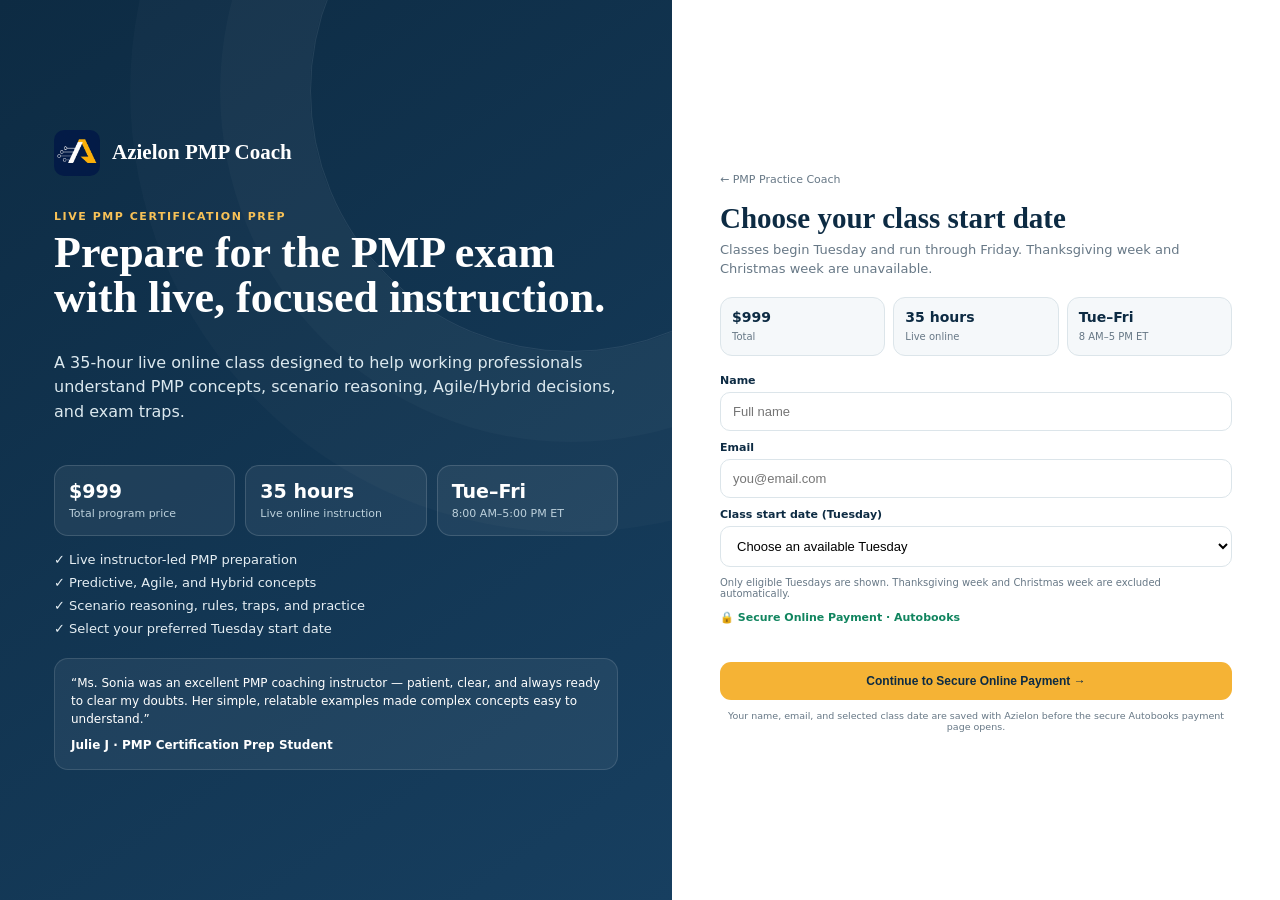
==== static/live-pmp.html @ c2d81ab6 "Initial Azielon PMP Coach Upload" ====
<!doctype html>
<html lang="en">
<head>
  <meta charset="utf-8">
  <meta name="viewport" content="width=device-width,initial-scale=1">
  <title>Live PMP Online Class | Azielon</title>
  <meta name="description" content="35-hour live PMP Certification Prep with Dr. Sonia Gandham. Tuesday–Friday, 8:00 AM–5:00 PM ET.">
  <style>
    :root{
      --navy:#0d2b43;--navy2:#173f60;--gold:#f5b335;--ink:#182633;--muted:#677886;
      --line:#dce5ea;--soft:#f5f8fa;--green:#11855f;--white:#fff;
    }
    *{box-sizing:border-box}
    body{margin:0;font-family:Inter,ui-sans-serif,system-ui,-apple-system,Segoe UI,Arial,sans-serif;color:var(--ink);background:#f4f7f9}
    .page{min-height:100vh;display:grid;grid-template-columns:minmax(0,1.05fr) minmax(430px,.95fr)}
    .hero{background:linear-gradient(145deg,var(--navy),var(--navy2));color:white;padding:42px 54px;display:flex;flex-direction:column;justify-content:center;position:relative;overflow:hidden}
    .hero:after{content:"";position:absolute;width:520px;height:520px;border:1px solid rgba(255,255,255,.09);border-radius:50%;right:-160px;top:-170px;box-shadow:0 0 0 90px rgba(255,255,255,.025),0 0 0 180px rgba(255,255,255,.02)}
    .brand{display:flex;align-items:center;gap:12px;font-family:Georgia,serif;font-size:21px;font-weight:700;position:relative;z-index:1}
    .brand img{width:46px;height:46px;border-radius:10px}
    .eyebrow{text-transform:uppercase;letter-spacing:.14em;color:#f8c257;font-size:11px;font-weight:800;margin:34px 0 8px;position:relative;z-index:1}
    h1{font-family:Georgia,serif;font-size:44px;line-height:1.02;margin:0 0 14px;max-width:680px;position:relative;z-index:1}
    .lead{font-size:16px;line-height:1.55;color:#dce9ef;max-width:670px;position:relative;z-index:1}
    .facts{display:grid;grid-template-columns:repeat(3,1fr);gap:10px;margin:24px 0 16px;max-width:720px;position:relative;z-index:1}
    .fact{border:1px solid rgba(255,255,255,.14);background:rgba(255,255,255,.06);border-radius:14px;padding:14px}
    .fact b{display:block;font-size:19px}.fact span{font-size:11px;color:#bcd0db}
    .bullets{display:grid;gap:8px;font-size:13px;color:#e5eef3;position:relative;z-index:1}
    .quote{margin-top:22px;padding:15px 16px;border-radius:14px;background:rgba(255,255,255,.06);border:1px solid rgba(255,255,255,.12);font-size:12px;line-height:1.5;max-width:720px;position:relative;z-index:1}
    .quote b{display:block;margin-top:8px}
    .form-side{background:white;padding:40px 48px;display:flex;align-items:center}
    .card{width:min(100%,620px);margin:auto}
    .back{font-size:11px;text-decoration:none;color:var(--muted)}
    .form-side h2{font-family:Georgia,serif;font-size:29px;line-height:1.05;margin:16px 0 7px;color:var(--navy)}
    .sub{font-size:13px;line-height:1.45;color:var(--muted);margin:0 0 18px}
    .summary{display:grid;grid-template-columns:repeat(3,1fr);gap:8px;margin-bottom:18px}
    .summary div{background:var(--soft);border:1px solid var(--line);border-radius:12px;padding:11px}
    .summary b{display:block;color:var(--navy);font-size:14px}.summary span{font-size:10px;color:var(--muted)}
    form{display:grid;gap:10px}
    label{font-size:11px;font-weight:700;color:var(--navy)}
    input,select{width:100%;margin-top:5px;border:1px solid var(--line);border-radius:10px;padding:11px 12px;font-size:13px;background:white}
    .help{font-size:10px;color:var(--muted);margin:0}
    .secure{font-size:11px;color:var(--green);font-weight:800;margin:2px 0}
    .message{font-size:11px;min-height:16px;color:#b42318}
    button{border:0;border-radius:11px;background:var(--gold);color:var(--navy);font-weight:800;font-size:12px;padding:12px 15px;cursor:pointer}
    button:disabled{opacity:.55;cursor:not-allowed}
    .legal{font-size:9.5px;color:var(--muted);text-align:center;margin:0}
    @media(max-width:900px){
      .page{grid-template-columns:1fr}.hero{padding:30px 26px}.form-side{padding:28px 22px}h1{font-size:36px}.facts{grid-template-columns:1fr 1fr 1fr}
    }
    @media(max-width:560px){.facts,.summary{grid-template-columns:1fr}.hero{padding:24px 20px}.form-side{padding:24px 18px}h1{font-size:32px}}
  </style>
</head>
<body>
<div class="page">
  <section class="hero">
    <div class="brand"><img src="/static/assets/azielon-logo.png" alt="Azielon">Azielon PMP Coach</div>
    <div class="eyebrow">Live PMP Certification Prep</div>
    <h1>Prepare for the PMP exam with live, focused instruction.</h1>
    <p class="lead">A 35-hour live online class designed to help working professionals understand PMP concepts, scenario reasoning, Agile/Hybrid decisions, and exam traps.</p>
    <div class="facts">
      <div class="fact"><b>$999</b><span>Total program price</span></div>
      <div class="fact"><b>35 hours</b><span>Live online instruction</span></div>
      <div class="fact"><b>Tue–Fri</b><span>8:00 AM–5:00 PM ET</span></div>
    </div>
    <div class="bullets">
      <span>✓ Live instructor-led PMP preparation</span>
      <span>✓ Predictive, Agile, and Hybrid concepts</span>
      <span>✓ Scenario reasoning, rules, traps, and practice</span>
      <span>✓ Select your preferred Tuesday start date</span>
    </div>
    <div class="quote">“Ms. Sonia was an excellent PMP coaching instructor — patient, clear, and always ready to clear my doubts. Her simple, relatable examples made complex concepts easy to understand.”<b>Julie J · PMP Certification Prep Student</b></div>
  </section>

  <section class="form-side">
    <div class="card">
      <a class="back" href="/">← PMP Practice Coach</a>
      <h2>Choose your class start date</h2>
      <p class="sub">Classes begin Tuesday and run through Friday. Thanksgiving week and Christmas week are unavailable.</p>
      <div class="summary">
        <div><b>$999</b><span>Total</span></div>
        <div><b>35 hours</b><span>Live online</span></div>
        <div><b>Tue–Fri</b><span>8 AM–5 PM ET</span></div>
      </div>
      <form id="livePmpForm">
        <label>Name<input id="name" required autocomplete="name" placeholder="Full name"></label>
        <label>Email<input id="email" type="email" required autocomplete="email" placeholder="you@email.com"></label>
        <label>Class start date (Tuesday)
          <select id="classDate" required><option value="">Choose an available Tuesday</option></select>
        </label>
        <p class="help">Only eligible Tuesdays are shown. Thanksgiving week and Christmas week are excluded automatically.</p>
        <p class="secure">🔒 Secure Online Payment · Autobooks</p>
        <div id="message" class="message"></div>
        <button id="payBtn" type="submit">Continue to Secure Online Payment →</button>
        <p class="legal">Your name, email, and selected class date are saved with Azielon before the secure Autobooks payment page opens.</p>
      </form>
    </div>
  </section>
</div>
<script>
const $=s=>document.querySelector(s);
function thanksgiving(year){
  const d=new Date(year,10,1,12); const offset=(4-d.getDay()+7)%7; d.setDate(1+offset+21); return d;
}
function weekMonday(d){const x=new Date(d);const day=(x.getDay()+6)%7;x.setDate(x.getDate()-day);return x}
function blockedTuesday(d){
  const y=d.getFullYear();
  const tg=thanksgiving(y); const tgTue=new Date(tg); tgTue.setDate(tg.getDate()-2);
  const xmas=new Date(y,11,25,12); const mon=weekMonday(xmas); const xTue=new Date(mon);xTue.setDate(mon.getDate()+1);
  return d.toDateString()===tgTue.toDateString() || d.toDateString()===xTue.toDateString();
}
function eligibleTuesdays(){
  const out=[],now=new Date();now.setHours(12,0,0,0);const end=new Date(now);end.setFullYear(end.getFullYear()+1);
  const d=new Date(now); while(d.getDay()!==2)d.setDate(d.getDate()+1);
  for(;d<=end;d.setDate(d.getDate()+7)){const x=new Date(d);if(!blockedTuesday(x))out.push(x)}
  return out;
}
function populate(){
  $('#classDate').innerHTML='<option value="">Choose an available Tuesday</option>'+eligibleTuesdays().map(d=>{
    const v=`${d.getFullYear()}-${String(d.getMonth()+1).padStart(2,'0')}-${String(d.getDate()).padStart(2,'0')}`;
    return `<option value="${v}">${d.toLocaleDateString(undefined,{weekday:'long',month:'long',day:'numeric',year:'numeric'})}</option>`;
  }).join('');
}
populate();
$('#livePmpForm').onsubmit=async e=>{
  e.preventDefault();
  const btn=$('#payBtn');btn.disabled=true;btn.textContent='Saving your registration…';$('#message').textContent='';
  try{
    const r=await fetch('/api/public/pmp-class/register',{method:'POST',headers:{'Content-Type':'application/json'},body:JSON.stringify({name:$('#name').value,email:$('#email').value,preferred_date:$('#classDate').value})});
    const data=await r.json();
    if(!r.ok)throw new Error(data.detail||'Unable to save registration');
    $('#message').style.color='#11855f';
    $('#message').textContent='✓ Registration saved. Opening secure Autobooks payment…';
    setTimeout(()=>window.location.href=data.payment_url,400);
  }catch(err){
    $('#message').style.color='#b42318';$('#message').textContent=err.message;
    btn.disabled=false;btn.textContent='Continue to Secure Online Payment →';
  }
};
</script>
</body>
</html>
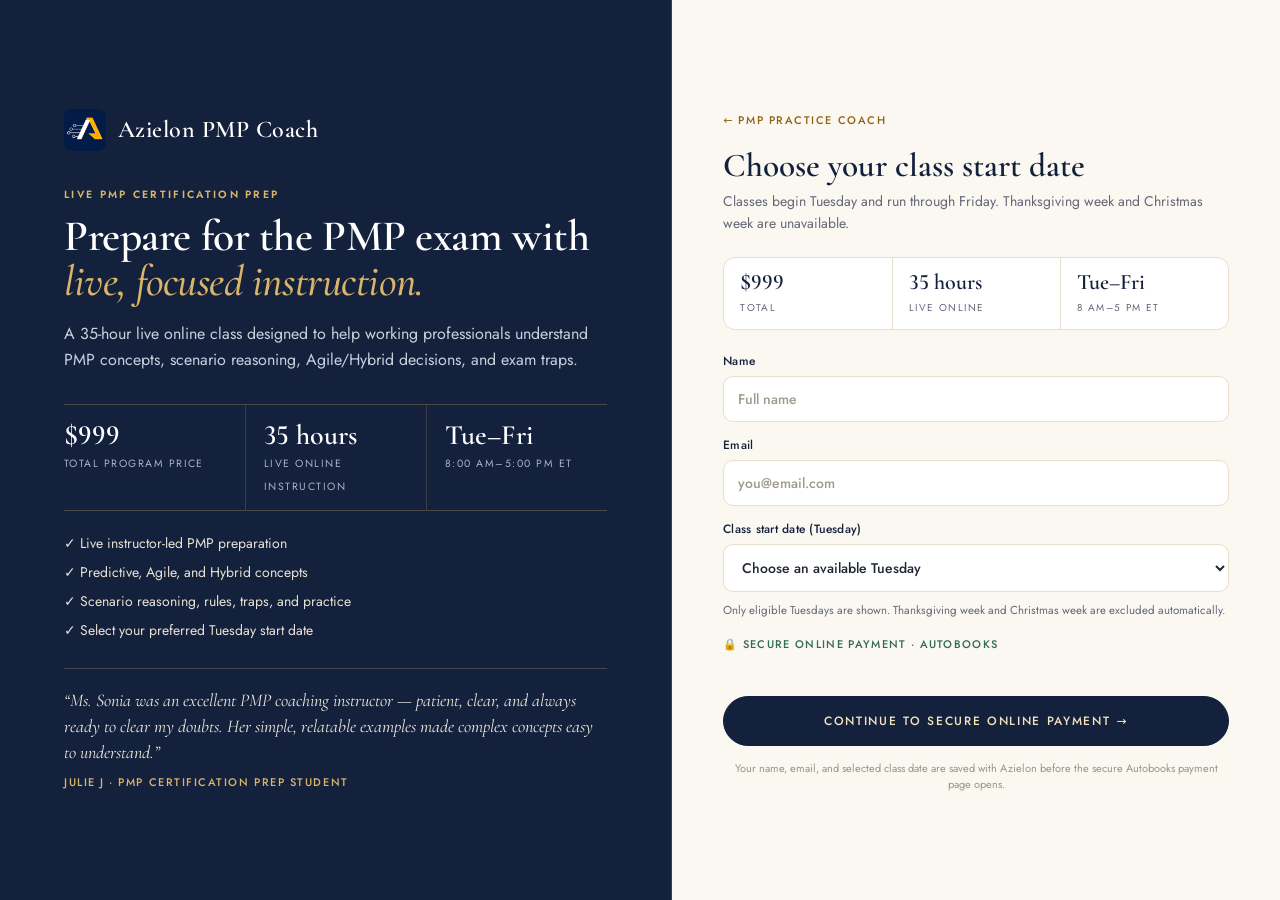
==== commit e6fa0cbb: "changed the styles of the PMP website" ====
--- a/static/live-pmp.html
+++ b/static/live-pmp.html
@@ -5,48 +5,60 @@
   <meta name="viewport" content="width=device-width,initial-scale=1">
   <title>Live PMP Online Class | Azielon</title>
   <meta name="description" content="35-hour live PMP Certification Prep with Dr. Sonia Gandham. Tuesday–Friday, 8:00 AM–5:00 PM ET.">
+  <link rel="preconnect" href="https://fonts.googleapis.com"><link rel="preconnect" href="https://fonts.gstatic.com" crossorigin>
+  <link href="https://fonts.googleapis.com/css2?family=Cormorant+Garamond:ital,wght@0,500;0,600;0,700;1,500;1,600&family=Jost:wght@400;500;600&display=swap" rel="stylesheet">
   <style>
     :root{
-      --navy:#0d2b43;--navy2:#173f60;--gold:#f5b335;--ink:#182633;--muted:#677886;
-      --line:#dce5ea;--soft:#f5f8fa;--green:#11855f;--white:#fff;
+      --navy:#14213D;--ink:#1F2733;--muted:#626878;--gold:#B8862F;--gold-deep:#8F6219;--gold-soft:#D9B56A;
+      --ivory:#FBF8F1;--line:#E7DFCD;--line-soft:#F0EAD9;--green:#2F6B55;--red:#9B3B45;
+      --serif:'Cormorant Garamond',Georgia,serif;--sans:'Jost',system-ui,-apple-system,'Segoe UI',Arial,sans-serif;
     }
     *{box-sizing:border-box}
-    body{margin:0;font-family:Inter,ui-sans-serif,system-ui,-apple-system,Segoe UI,Arial,sans-serif;color:var(--ink);background:#f4f7f9}
-    .page{min-height:100vh;display:grid;grid-template-columns:minmax(0,1.05fr) minmax(430px,.95fr)}
-    .hero{background:linear-gradient(145deg,var(--navy),var(--navy2));color:white;padding:42px 54px;display:flex;flex-direction:column;justify-content:center;position:relative;overflow:hidden}
-    .hero:after{content:"";position:absolute;width:520px;height:520px;border:1px solid rgba(255,255,255,.09);border-radius:50%;right:-160px;top:-170px;box-shadow:0 0 0 90px rgba(255,255,255,.025),0 0 0 180px rgba(255,255,255,.02)}
-    .brand{display:flex;align-items:center;gap:12px;font-family:Georgia,serif;font-size:21px;font-weight:700;position:relative;z-index:1}
-    .brand img{width:46px;height:46px;border-radius:10px}
-    .eyebrow{text-transform:uppercase;letter-spacing:.14em;color:#f8c257;font-size:11px;font-weight:800;margin:34px 0 8px;position:relative;z-index:1}
-    h1{font-family:Georgia,serif;font-size:44px;line-height:1.02;margin:0 0 14px;max-width:680px;position:relative;z-index:1}
-    .lead{font-size:16px;line-height:1.55;color:#dce9ef;max-width:670px;position:relative;z-index:1}
-    .facts{display:grid;grid-template-columns:repeat(3,1fr);gap:10px;margin:24px 0 16px;max-width:720px;position:relative;z-index:1}
-    .fact{border:1px solid rgba(255,255,255,.14);background:rgba(255,255,255,.06);border-radius:14px;padding:14px}
-    .fact b{display:block;font-size:19px}.fact span{font-size:11px;color:#bcd0db}
-    .bullets{display:grid;gap:8px;font-size:13px;color:#e5eef3;position:relative;z-index:1}
-    .quote{margin-top:22px;padding:15px 16px;border-radius:14px;background:rgba(255,255,255,.06);border:1px solid rgba(255,255,255,.12);font-size:12px;line-height:1.5;max-width:720px;position:relative;z-index:1}
-    .quote b{display:block;margin-top:8px}
-    .form-side{background:white;padding:40px 48px;display:flex;align-items:center}
-    .card{width:min(100%,620px);margin:auto}
-    .back{font-size:11px;text-decoration:none;color:var(--muted)}
-    .form-side h2{font-family:Georgia,serif;font-size:29px;line-height:1.05;margin:16px 0 7px;color:var(--navy)}
-    .sub{font-size:13px;line-height:1.45;color:var(--muted);margin:0 0 18px}
-    .summary{display:grid;grid-template-columns:repeat(3,1fr);gap:8px;margin-bottom:18px}
-    .summary div{background:var(--soft);border:1px solid var(--line);border-radius:12px;padding:11px}
-    .summary b{display:block;color:var(--navy);font-size:14px}.summary span{font-size:10px;color:var(--muted)}
-    form{display:grid;gap:10px}
-    label{font-size:11px;font-weight:700;color:var(--navy)}
-    input,select{width:100%;margin-top:5px;border:1px solid var(--line);border-radius:10px;padding:11px 12px;font-size:13px;background:white}
-    .help{font-size:10px;color:var(--muted);margin:0}
-    .secure{font-size:11px;color:var(--green);font-weight:800;margin:2px 0}
-    .message{font-size:11px;min-height:16px;color:#b42318}
-    button{border:0;border-radius:11px;background:var(--gold);color:var(--navy);font-weight:800;font-size:12px;padding:12px 15px;cursor:pointer}
+    body{margin:0;font-family:var(--sans);color:var(--ink);background:var(--ivory);-webkit-font-smoothing:antialiased;font-variant-numeric:lining-nums}
+    .page{min-height:100vh;display:grid;grid-template-columns:minmax(0,1.05fr) minmax(440px,.95fr)}
+    .hero{background:var(--navy);color:#fff;padding:48px clamp(32px,5vw,72px);display:flex;flex-direction:column;justify-content:center;border-right:1px solid rgba(217,181,106,.22)}
+    .brand{display:flex;align-items:center;gap:12px;font-family:var(--serif);font-size:24px;font-weight:600;letter-spacing:.02em}
+    .brand img{width:42px;height:42px;border-radius:8px}
+    .eyebrow{text-transform:uppercase;letter-spacing:.22em;color:var(--gold-soft);font-size:10.5px;font-weight:600;margin:36px 0 12px}
+    h1{font-family:var(--serif);font-weight:600;font-size:clamp(36px,3.4vw,52px);line-height:1.05;letter-spacing:-.01em;margin:0 0 16px;max-width:640px}
+    h1 em{font-style:italic;font-weight:500;color:var(--gold-soft)}
+    .lead{font-size:16px;line-height:1.65;color:#C9D0DD;max-width:600px;margin:0}
+    .facts{display:grid;grid-template-columns:repeat(3,1fr);margin:30px 0 22px;max-width:620px;border-top:1px solid rgba(217,181,106,.28);border-bottom:1px solid rgba(217,181,106,.28)}
+    .fact{padding:16px 18px 14px 0}
+    .fact+.fact{padding-left:18px;border-left:1px solid rgba(217,181,106,.2)}
+    .fact b{display:block;font-family:var(--serif);font-size:28px;font-weight:600;color:#fff;line-height:1.05}
+    .fact span{font-size:10.5px;letter-spacing:.14em;text-transform:uppercase;color:#AAB3C4}
+    .bullets{display:grid;gap:9px;font-size:14px;color:#E7E1D2;list-style:none;margin:0;padding:0}
+    .bullets span{display:flex;gap:10px;align-items:baseline}
+    .quote{margin-top:28px;padding-top:18px;border-top:1px solid rgba(217,181,106,.25);max-width:620px;font-family:var(--serif);font-style:italic;font-size:18px;line-height:1.45;color:#EDE7DA}
+    .quote b{display:block;margin-top:10px;font-family:var(--sans);font-style:normal;font-size:11px;font-weight:500;letter-spacing:.14em;text-transform:uppercase;color:var(--gold-soft)}
+    .form-side{background:var(--ivory);padding:48px clamp(24px,4vw,64px);display:flex;align-items:center}
+    .card{width:min(100%,560px);margin:auto}
+    .back{font-size:11px;letter-spacing:.14em;text-transform:uppercase;text-decoration:none;color:var(--gold-deep);font-weight:500}
+    .back:hover{text-decoration:underline;text-underline-offset:3px}
+    .form-side h2{font-family:var(--serif);font-weight:600;font-size:clamp(30px,2.6vw,40px);line-height:1.06;margin:18px 0 8px;color:var(--navy)}
+    .sub{font-size:14px;line-height:1.55;color:var(--muted);margin:0 0 22px}
+    .summary{display:grid;grid-template-columns:repeat(3,1fr);margin-bottom:22px;background:#fff;border:1px solid var(--line);border-radius:12px}
+    .summary div{padding:12px 16px}
+    .summary div+div{border-left:1px solid var(--line)}
+    .summary b{display:block;font-family:var(--serif);font-size:22px;font-weight:600;color:var(--navy);line-height:1.1}
+    .summary span{font-size:10px;letter-spacing:.14em;text-transform:uppercase;color:var(--muted)}
+    form{display:grid;gap:14px}
+    label{font-size:12px;font-weight:500;letter-spacing:.02em;color:var(--navy)}
+    input,select{width:100%;margin-top:6px;border:1px solid var(--line);border-radius:10px;padding:12px 14px;font:inherit;font-size:14px;color:var(--ink);background:#fff}
+    input:focus,select:focus{outline:none;border-color:var(--navy);box-shadow:0 0 0 3px rgba(20,33,61,.08)}
+    input::placeholder{color:#A09A8C}
+    .help{font-size:11.5px;color:var(--muted);margin:-4px 0 0}
+    .secure{font-size:11px;letter-spacing:.12em;text-transform:uppercase;color:var(--green);font-weight:500;margin:4px 0 0}
+    .message{font-size:12px;min-height:16px;color:var(--red)}
+    button{border:1px solid var(--navy);border-radius:999px;background:var(--navy);color:#F3E3BD;font:inherit;font-weight:500;font-size:12px;letter-spacing:.14em;text-transform:uppercase;padding:15px 18px;cursor:pointer;transition:background .2s,border-color .2s,color .2s}
+    button:hover{background:var(--gold-deep);border-color:var(--gold-deep);color:#fff}
     button:disabled{opacity:.55;cursor:not-allowed}
-    .legal{font-size:9.5px;color:var(--muted);text-align:center;margin:0}
+    .legal{font-size:11px;color:#9A9486;text-align:center;margin:0;line-height:1.5}
     @media(max-width:900px){
-      .page{grid-template-columns:1fr}.hero{padding:30px 26px}.form-side{padding:28px 22px}h1{font-size:36px}.facts{grid-template-columns:1fr 1fr 1fr}
+      .page{grid-template-columns:1fr}.hero{padding:36px 26px;border-right:0;border-bottom:1px solid rgba(217,181,106,.22)}.form-side{padding:32px 22px}
     }
-    @media(max-width:560px){.facts,.summary{grid-template-columns:1fr}.hero{padding:24px 20px}.form-side{padding:24px 18px}h1{font-size:32px}}
+    @media(max-width:560px){.facts,.summary{grid-template-columns:1fr}.fact+.fact{border-left:0;padding-left:0;border-top:1px solid rgba(217,181,106,.2)}.summary div+div{border-left:0;border-top:1px solid var(--line)}.hero{padding:28px 20px}h1{font-size:34px}}
   </style>
 </head>
 <body>
@@ -54,7 +66,7 @@
   <section class="hero">
     <div class="brand"><img src="/static/assets/azielon-logo.png" alt="Azielon">Azielon PMP Coach</div>
     <div class="eyebrow">Live PMP Certification Prep</div>
-    <h1>Prepare for the PMP exam with live, focused instruction.</h1>
+    <h1>Prepare for the PMP exam with <em>live, focused instruction.</em></h1>
     <p class="lead">A 35-hour live online class designed to help working professionals understand PMP concepts, scenario reasoning, Agile/Hybrid decisions, and exam traps.</p>
     <div class="facts">
       <div class="fact"><b>$999</b><span>Total program price</span></div>
@@ -127,11 +139,11 @@
     const r=await fetch('/api/public/pmp-class/register',{method:'POST',headers:{'Content-Type':'application/json'},body:JSON.stringify({name:$('#name').value,email:$('#email').value,preferred_date:$('#classDate').value})});
     const data=await r.json();
     if(!r.ok)throw new Error(data.detail||'Unable to save registration');
-    $('#message').style.color='#11855f';
+    $('#message').style.color='#2F6B55';
     $('#message').textContent='✓ Registration saved. Opening secure Autobooks payment…';
     setTimeout(()=>window.location.href=data.payment_url,400);
   }catch(err){
-    $('#message').style.color='#b42318';$('#message').textContent=err.message;
+    $('#message').style.color='#9B3B45';$('#message').textContent=err.message;
     btn.disabled=false;btn.textContent='Continue to Secure Online Payment →';
   }
 };
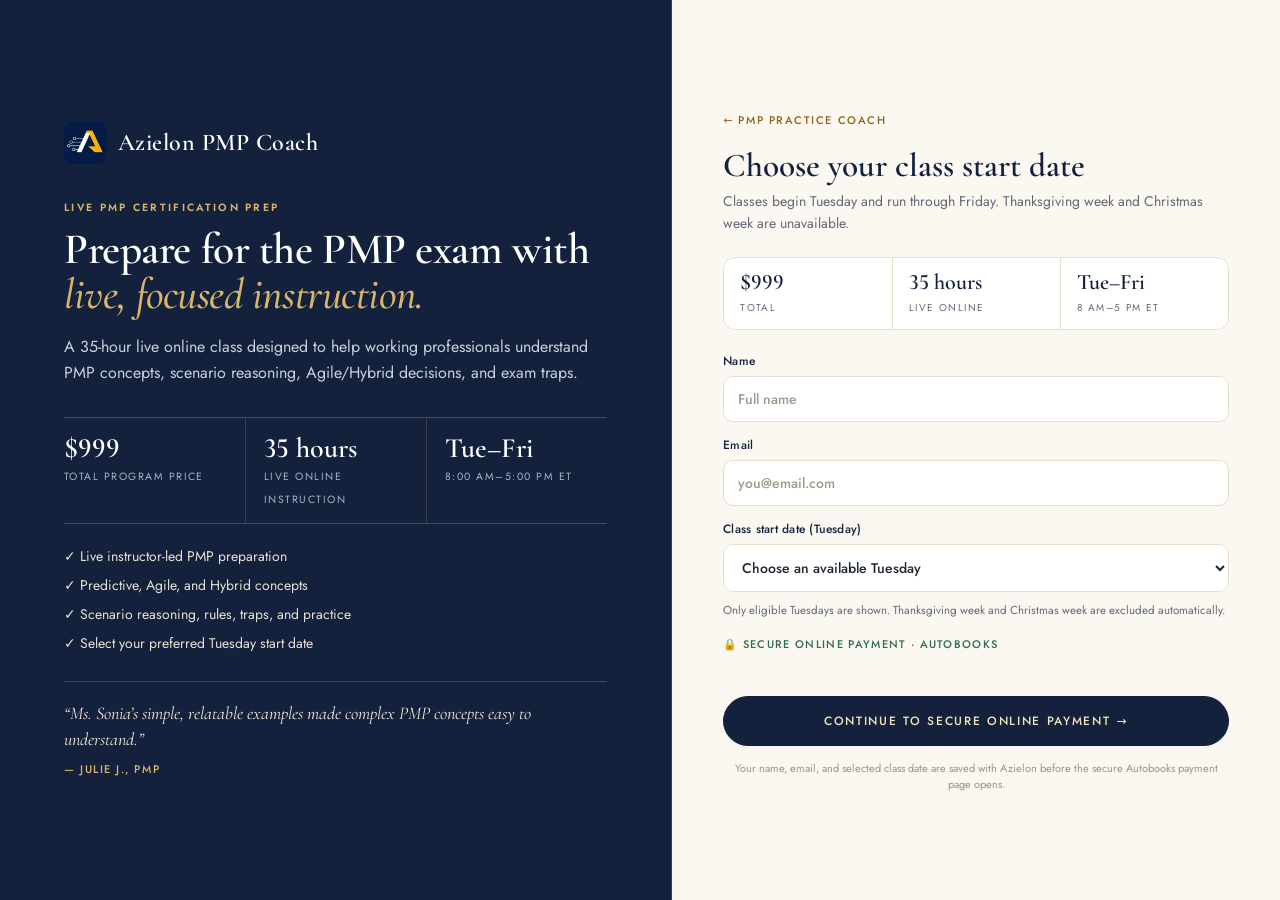
==== commit 6866b95f: "made the UI sleek" ====
--- a/static/live-pmp.html
+++ b/static/live-pmp.html
@@ -59,6 +59,14 @@
       .page{grid-template-columns:1fr}.hero{padding:36px 26px;border-right:0;border-bottom:1px solid rgba(217,181,106,.22)}.form-side{padding:32px 22px}
     }
     @media(max-width:560px){.facts,.summary{grid-template-columns:1fr}.fact+.fact{border-left:0;padding-left:0;border-top:1px solid rgba(217,181,106,.2)}.summary div+div{border-left:0;border-top:1px solid var(--line)}.hero{padding:28px 20px}h1{font-size:34px}}
+    @media(max-height:820px) and (min-width:901px){
+      .page{height:100vh}.hero,.form-side{padding-top:28px;padding-bottom:28px}
+      .eyebrow{margin:22px 0 10px}h1{font-size:clamp(32px,3vw,44px);margin-bottom:12px}.lead{font-size:15px}
+      .facts{margin:18px 0 14px}.fact{padding:12px 16px 10px 0}.fact b{font-size:24px}
+      .bullets{gap:6px;font-size:13.5px}.quote{margin-top:16px;padding-top:12px;font-size:16.5px}
+      .form-side h2{margin:12px 0 6px}.sub{margin-bottom:14px}.summary{margin-bottom:14px}.summary div{padding:9px 14px}
+      form{gap:10px}input,select{padding:10px 12px}button{padding:13px 18px}
+    }
   </style>
 </head>
 <body>
@@ -79,7 +87,7 @@
       <span>✓ Scenario reasoning, rules, traps, and practice</span>
       <span>✓ Select your preferred Tuesday start date</span>
     </div>
-    <div class="quote">“Ms. Sonia was an excellent PMP coaching instructor — patient, clear, and always ready to clear my doubts. Her simple, relatable examples made complex concepts easy to understand.”<b>Julie J · PMP Certification Prep Student</b></div>
+    <div class="quote">“Ms. Sonia’s simple, relatable examples made complex PMP concepts easy to understand.”<b>— Julie J., PMP</b></div>
   </section>
 
   <section class="form-side">
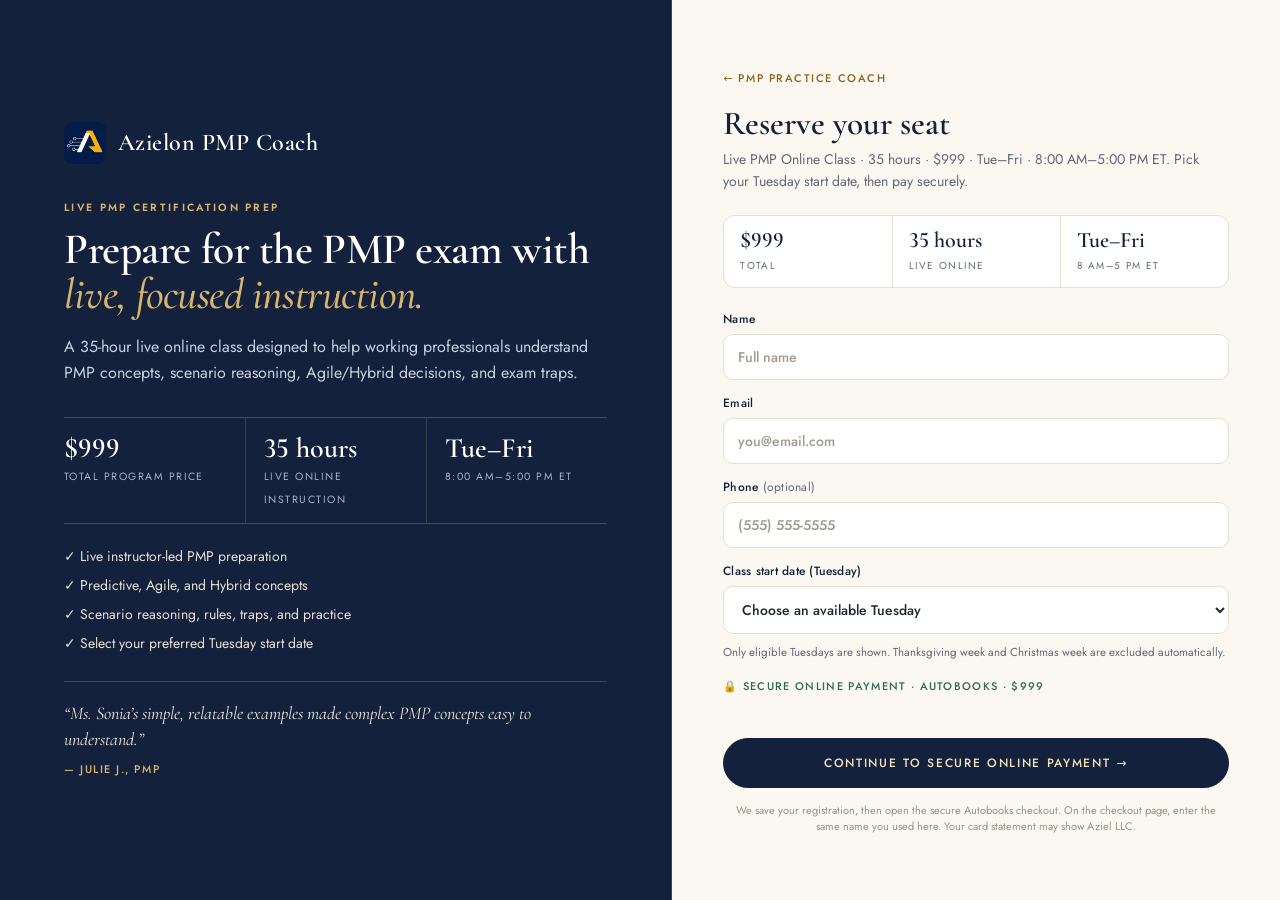
==== commit aff16f42: "added live class registration page" ====
--- a/static/live-pmp.html
+++ b/static/live-pmp.html
@@ -54,6 +54,8 @@
     button{border:1px solid var(--navy);border-radius:999px;background:var(--navy);color:#F3E3BD;font:inherit;font-weight:500;font-size:12px;letter-spacing:.14em;text-transform:uppercase;padding:15px 18px;cursor:pointer;transition:background .2s,border-color .2s,color .2s}
     button:hover{background:var(--gold-deep);border-color:var(--gold-deep);color:#fff}
     button:disabled{opacity:.55;cursor:not-allowed}
+    .opt{font-weight:400;color:var(--muted)}
+    .legal a{color:var(--gold-deep)}
     .legal{font-size:11px;color:#9A9486;text-align:center;margin:0;line-height:1.5}
     @media(max-width:900px){
       .page{grid-template-columns:1fr}.hero{padding:36px 26px;border-right:0;border-bottom:1px solid rgba(217,181,106,.22)}.form-side{padding:32px 22px}
@@ -66,6 +68,15 @@
       .bullets{gap:6px;font-size:13.5px}.quote{margin-top:16px;padding-top:12px;font-size:16.5px}
       .form-side h2{margin:12px 0 6px}.sub{margin-bottom:14px}.summary{margin-bottom:14px}.summary div{padding:9px 14px}
       form{gap:10px}input,select{padding:10px 12px}button{padding:13px 18px}
+    }
+    @media(max-height:760px) and (min-width:901px){
+      .help{display:none}.summary{display:none}.sub{margin-bottom:12px}
+    }
+    @media(max-height:680px) and (min-width:901px){
+      .bullets{display:none}.eyebrow{margin:14px 0 8px}.brand{font-size:20px}.brand img{width:34px;height:34px}
+      h1{font-size:clamp(28px,5vh,36px)}.lead{font-size:14px;line-height:1.5}.facts{margin:12px 0 10px}
+      .quote{margin-top:10px;font-size:15.5px}.form-side h2{font-size:28px;margin-top:8px}
+      form{gap:8px}label{font-size:11.5px}input,select{margin-top:4px;padding:8px 12px}.legal{font-size:10.5px}
     }
   </style>
 </head>
@@ -93,8 +104,8 @@
   <section class="form-side">
     <div class="card">
       <a class="back" href="/">← PMP Practice Coach</a>
-      <h2>Choose your class start date</h2>
-      <p class="sub">Classes begin Tuesday and run through Friday. Thanksgiving week and Christmas week are unavailable.</p>
+      <h2>Reserve your seat</h2>
+      <p class="sub">Live PMP Online Class · 35 hours · $999 · Tue–Fri · 8:00 AM–5:00 PM ET. Pick your Tuesday start date, then pay securely.</p>
       <div class="summary">
         <div><b>$999</b><span>Total</span></div>
         <div><b>35 hours</b><span>Live online</span></div>
@@ -103,20 +114,23 @@
       <form id="livePmpForm">
         <label>Name<input id="name" required autocomplete="name" placeholder="Full name"></label>
         <label>Email<input id="email" type="email" required autocomplete="email" placeholder="you@email.com"></label>
+        <label>Phone <span class="opt">(optional)</span><input id="phone" type="tel" autocomplete="tel" placeholder="(555) 555-5555"></label>
         <label>Class start date (Tuesday)
           <select id="classDate" required><option value="">Choose an available Tuesday</option></select>
         </label>
         <p class="help">Only eligible Tuesdays are shown. Thanksgiving week and Christmas week are excluded automatically.</p>
-        <p class="secure">🔒 Secure Online Payment · Autobooks</p>
+        <p class="secure">🔒 Secure online payment · Autobooks · $999</p>
         <div id="message" class="message"></div>
         <button id="payBtn" type="submit">Continue to Secure Online Payment →</button>
-        <p class="legal">Your name, email, and selected class date are saved with Azielon before the secure Autobooks payment page opens.</p>
+        <p class="legal">We save your registration, then open the secure Autobooks checkout. On the checkout page, enter the same name you used here. Your card statement may show Aziel LLC.</p>
+        <p class="legal" id="fallback" hidden>Having trouble? <a href="https://checkout.page/s/kjkWZa38InTkt">Continue to secure payment →</a></p>
       </form>
     </div>
   </section>
 </div>
 <script>
 const $=s=>document.querySelector(s);
+const CHECKOUT_URL='https://checkout.page/s/kjkWZa38InTkt';
 function thanksgiving(year){
   const d=new Date(year,10,1,12); const offset=(4-d.getDay()+7)%7; d.setDate(1+offset+21); return d;
 }
@@ -144,15 +158,15 @@
   e.preventDefault();
   const btn=$('#payBtn');btn.disabled=true;btn.textContent='Saving your registration…';$('#message').textContent='';
   try{
-    const r=await fetch('/api/public/pmp-class/register',{method:'POST',headers:{'Content-Type':'application/json'},body:JSON.stringify({name:$('#name').value,email:$('#email').value,preferred_date:$('#classDate').value})});
+    const r=await fetch('/api/public/pmp-class/register',{method:'POST',headers:{'Content-Type':'application/json'},body:JSON.stringify({name:$('#name').value,email:$('#email').value,phone:$('#phone').value,preferred_date:$('#classDate').value})});
     const data=await r.json();
     if(!r.ok)throw new Error(data.detail||'Unable to save registration');
     $('#message').style.color='#2F6B55';
     $('#message').textContent='✓ Registration saved. Opening secure Autobooks payment…';
-    setTimeout(()=>window.location.href=data.payment_url,400);
+    setTimeout(()=>window.location.href=CHECKOUT_URL,500);
   }catch(err){
     $('#message').style.color='#9B3B45';$('#message').textContent=err.message;
-    btn.disabled=false;btn.textContent='Continue to Secure Online Payment →';
+    btn.disabled=false;btn.textContent='Continue to Secure Online Payment →';$('#fallback').hidden=false;
   }
 };
 </script>
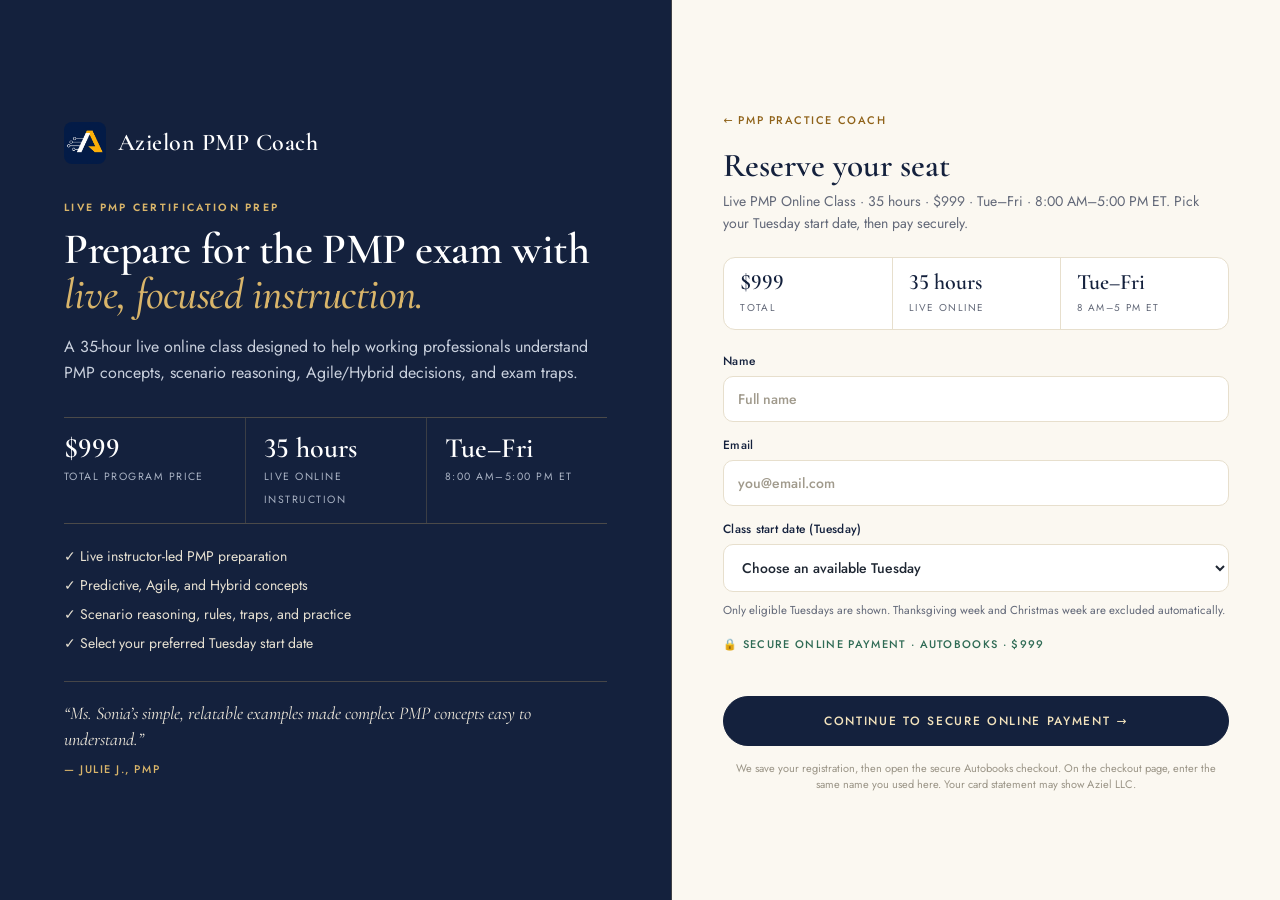
==== commit 4f85e5e4: "added live class registration page" ====
--- a/static/live-pmp.html
+++ b/static/live-pmp.html
@@ -114,7 +114,6 @@
       <form id="livePmpForm">
         <label>Name<input id="name" required autocomplete="name" placeholder="Full name"></label>
         <label>Email<input id="email" type="email" required autocomplete="email" placeholder="you@email.com"></label>
-        <label>Phone <span class="opt">(optional)</span><input id="phone" type="tel" autocomplete="tel" placeholder="(555) 555-5555"></label>
         <label>Class start date (Tuesday)
           <select id="classDate" required><option value="">Choose an available Tuesday</option></select>
         </label>
@@ -157,15 +156,17 @@
 $('#livePmpForm').onsubmit=async e=>{
   e.preventDefault();
   const btn=$('#payBtn');btn.disabled=true;btn.textContent='Saving your registration…';$('#message').textContent='';
+  const payload={name:$('#name').value.trim(),email:$('#email').value.trim(),preferred_date:$('#classDate').value};
   try{
-    const r=await fetch('/api/public/pmp-class/register',{method:'POST',headers:{'Content-Type':'application/json'},body:JSON.stringify({name:$('#name').value,email:$('#email').value,phone:$('#phone').value,preferred_date:$('#classDate').value})});
-    const data=await r.json();
-    if(!r.ok)throw new Error(data.detail||'Unable to save registration');
+    const r=await fetch('/api/public/pmp-class/register',{method:'POST',headers:{'Content-Type':'application/json'},body:JSON.stringify(payload)});
+    const text=await r.text(); let data={}; try{data=JSON.parse(text)}catch(_){}
+    if(!r.ok) throw new Error((data&&data.detail&&(typeof data.detail==='string'?data.detail:'Please check your details and try again.'))||'We could not save your registration right now.');
     $('#message').style.color='#2F6B55';
     $('#message').textContent='✓ Registration saved. Opening secure Autobooks payment…';
     setTimeout(()=>window.location.href=CHECKOUT_URL,500);
   }catch(err){
-    $('#message').style.color='#9B3B45';$('#message').textContent=err.message;
+    $('#message').style.color='#9B3B45';
+    $('#message').textContent=(err&&err.message&&!/JSON|token|fetch/i.test(err.message)?err.message:'We could not save your registration right now.')+' You can still continue to payment below, and we will match your payment by name.';
     btn.disabled=false;btn.textContent='Continue to Secure Online Payment →';$('#fallback').hidden=false;
   }
 };
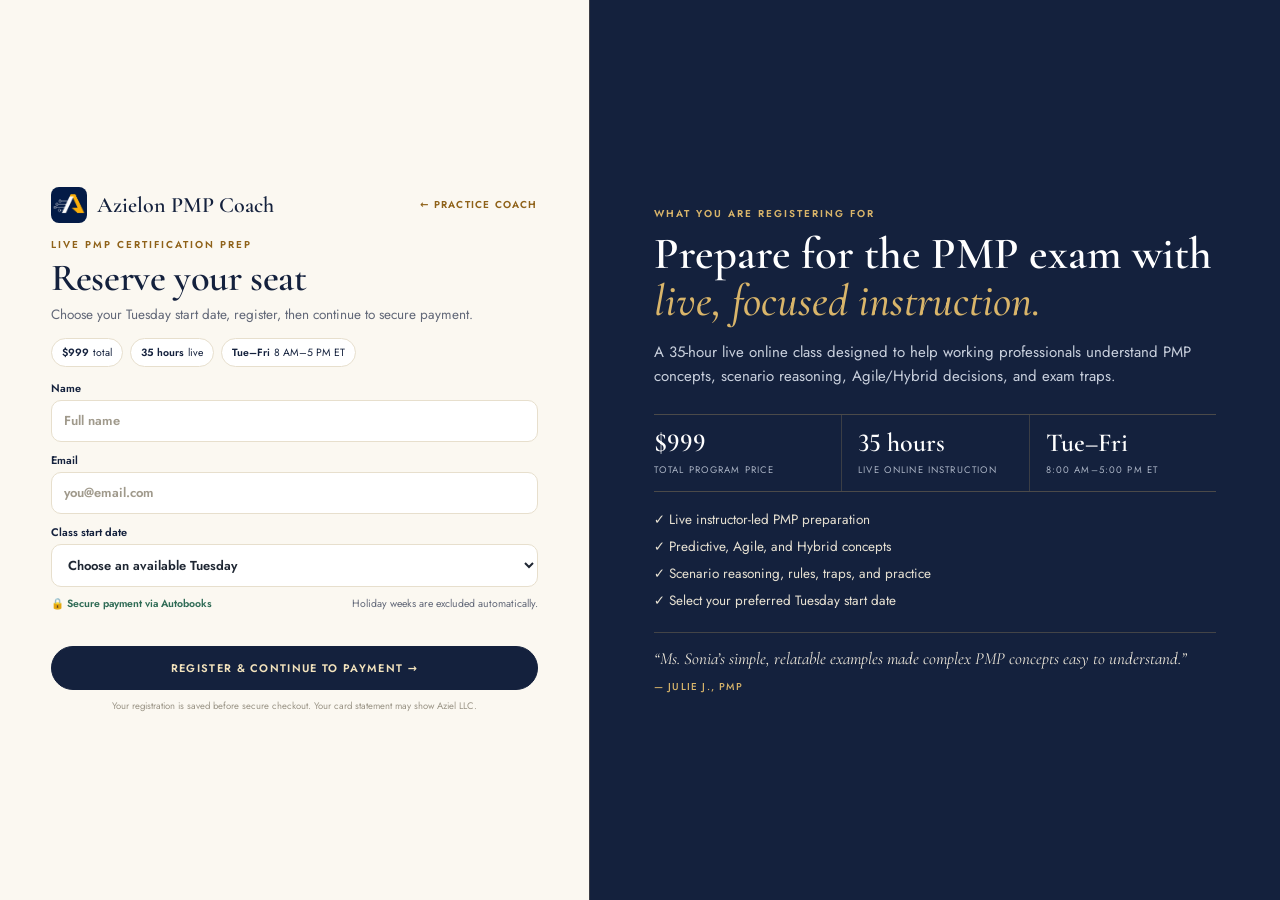
==== commit 5b84d152: "Added Registration first" ====
--- a/static/live-pmp.html
+++ b/static/live-pmp.html
@@ -2,7 +2,7 @@
 <html lang="en">
 <head>
   <meta charset="utf-8">
-  <meta name="viewport" content="width=device-width,initial-scale=1">
+  <meta name="viewport" content="width=device-width,initial-scale=1,viewport-fit=cover">
   <title>Live PMP Online Class | Azielon</title>
   <meta name="description" content="35-hour live PMP Certification Prep with Dr. Sonia Gandham. Tuesday–Friday, 8:00 AM–5:00 PM ET.">
   <link rel="preconnect" href="https://fonts.googleapis.com"><link rel="preconnect" href="https://fonts.gstatic.com" crossorigin>
@@ -10,82 +10,129 @@
   <style>
     :root{
       --navy:#14213D;--ink:#1F2733;--muted:#626878;--gold:#B8862F;--gold-deep:#8F6219;--gold-soft:#D9B56A;
-      --ivory:#FBF8F1;--line:#E7DFCD;--line-soft:#F0EAD9;--green:#2F6B55;--red:#9B3B45;
+      --ivory:#FBF8F1;--paper:#FFFDF8;--line:#E7DFCD;--line-soft:#F0EAD9;--green:#2F6B55;--red:#9B3B45;
       --serif:'Cormorant Garamond',Georgia,serif;--sans:'Jost',system-ui,-apple-system,'Segoe UI',Arial,sans-serif;
     }
     *{box-sizing:border-box}
-    body{margin:0;font-family:var(--sans);color:var(--ink);background:var(--ivory);-webkit-font-smoothing:antialiased;font-variant-numeric:lining-nums}
-    .page{min-height:100vh;display:grid;grid-template-columns:minmax(0,1.05fr) minmax(440px,.95fr)}
-    .hero{background:var(--navy);color:#fff;padding:48px clamp(32px,5vw,72px);display:flex;flex-direction:column;justify-content:center;border-right:1px solid rgba(217,181,106,.22)}
-    .brand{display:flex;align-items:center;gap:12px;font-family:var(--serif);font-size:24px;font-weight:600;letter-spacing:.02em}
-    .brand img{width:42px;height:42px;border-radius:8px}
-    .eyebrow{text-transform:uppercase;letter-spacing:.22em;color:var(--gold-soft);font-size:10.5px;font-weight:600;margin:36px 0 12px}
-    h1{font-family:var(--serif);font-weight:600;font-size:clamp(36px,3.4vw,52px);line-height:1.05;letter-spacing:-.01em;margin:0 0 16px;max-width:640px}
-    h1 em{font-style:italic;font-weight:500;color:var(--gold-soft)}
-    .lead{font-size:16px;line-height:1.65;color:#C9D0DD;max-width:600px;margin:0}
-    .facts{display:grid;grid-template-columns:repeat(3,1fr);margin:30px 0 22px;max-width:620px;border-top:1px solid rgba(217,181,106,.28);border-bottom:1px solid rgba(217,181,106,.28)}
-    .fact{padding:16px 18px 14px 0}
-    .fact+.fact{padding-left:18px;border-left:1px solid rgba(217,181,106,.2)}
-    .fact b{display:block;font-family:var(--serif);font-size:28px;font-weight:600;color:#fff;line-height:1.05}
-    .fact span{font-size:10.5px;letter-spacing:.14em;text-transform:uppercase;color:#AAB3C4}
-    .bullets{display:grid;gap:9px;font-size:14px;color:#E7E1D2;list-style:none;margin:0;padding:0}
-    .bullets span{display:flex;gap:10px;align-items:baseline}
-    .quote{margin-top:28px;padding-top:18px;border-top:1px solid rgba(217,181,106,.25);max-width:620px;font-family:var(--serif);font-style:italic;font-size:18px;line-height:1.45;color:#EDE7DA}
-    .quote b{display:block;margin-top:10px;font-family:var(--sans);font-style:normal;font-size:11px;font-weight:500;letter-spacing:.14em;text-transform:uppercase;color:var(--gold-soft)}
-    .form-side{background:var(--ivory);padding:48px clamp(24px,4vw,64px);display:flex;align-items:center}
-    .card{width:min(100%,560px);margin:auto}
-    .back{font-size:11px;letter-spacing:.14em;text-transform:uppercase;text-decoration:none;color:var(--gold-deep);font-weight:500}
-    .back:hover{text-decoration:underline;text-underline-offset:3px}
-    .form-side h2{font-family:var(--serif);font-weight:600;font-size:clamp(30px,2.6vw,40px);line-height:1.06;margin:18px 0 8px;color:var(--navy)}
-    .sub{font-size:14px;line-height:1.55;color:var(--muted);margin:0 0 22px}
-    .summary{display:grid;grid-template-columns:repeat(3,1fr);margin-bottom:22px;background:#fff;border:1px solid var(--line);border-radius:12px}
-    .summary div{padding:12px 16px}
-    .summary div+div{border-left:1px solid var(--line)}
-    .summary b{display:block;font-family:var(--serif);font-size:22px;font-weight:600;color:var(--navy);line-height:1.1}
-    .summary span{font-size:10px;letter-spacing:.14em;text-transform:uppercase;color:var(--muted)}
-    form{display:grid;gap:14px}
-    label{font-size:12px;font-weight:500;letter-spacing:.02em;color:var(--navy)}
-    input,select{width:100%;margin-top:6px;border:1px solid var(--line);border-radius:10px;padding:12px 14px;font:inherit;font-size:14px;color:var(--ink);background:#fff}
-    input:focus,select:focus{outline:none;border-color:var(--navy);box-shadow:0 0 0 3px rgba(20,33,61,.08)}
+    html,body{margin:0;min-height:100%;font-family:var(--sans);color:var(--ink);background:var(--ivory);-webkit-font-smoothing:antialiased;font-variant-numeric:lining-nums}
+    body{overflow-x:hidden}
+    .page{min-height:100vh;display:grid;grid-template-columns:minmax(420px,.92fr) minmax(0,1.08fr)}
+    .register-side{background:var(--ivory);padding:24px clamp(24px,4vw,58px);display:flex;align-items:center;order:1}
+    .register-card{width:min(100%,560px);margin:auto}
+    .topline{display:flex;align-items:center;justify-content:space-between;gap:16px;margin-bottom:14px}
+    .brand{display:flex;align-items:center;gap:10px;font-family:var(--serif);font-size:22px;font-weight:600;color:var(--navy);text-decoration:none}
+    .brand img{width:36px;height:36px;border-radius:8px}
+    .back{font-size:10px;letter-spacing:.12em;text-transform:uppercase;text-decoration:none;color:var(--gold-deep);font-weight:600;white-space:nowrap}
+    .eyebrow{text-transform:uppercase;letter-spacing:.2em;color:var(--gold-deep);font-size:10px;font-weight:600;margin:0 0 7px}
+    h1{font-family:var(--serif);font-weight:600;font-size:clamp(31px,3vw,43px);line-height:1.02;margin:0;color:var(--navy);letter-spacing:-.01em}
+    .sub{font-size:13.5px;line-height:1.5;color:var(--muted);margin:7px 0 13px}
+    .quick-facts{display:flex;flex-wrap:wrap;gap:7px;margin-bottom:13px}
+    .quick-facts span{display:inline-flex;align-items:center;padding:6px 10px;border-radius:999px;background:#fff;border:1px solid var(--line);font-size:10.5px;color:var(--navy);white-space:nowrap}
+    .quick-facts b{font-weight:600;margin-right:4px}
+    form{display:grid;gap:10px}
+    label{font-size:11px;font-weight:600;color:var(--navy)}
+    input,select{width:100%;margin-top:4px;border:1px solid var(--line);border-radius:10px;padding:10px 12px;font:inherit;font-size:13px;color:var(--ink);background:#fff;min-height:42px}
+    input:focus,select:focus{outline:none;border-color:var(--navy);box-shadow:0 0 0 3px rgba(20,33,61,.07)}
     input::placeholder{color:#A09A8C}
-    .help{font-size:11.5px;color:var(--muted);margin:-4px 0 0}
-    .secure{font-size:11px;letter-spacing:.12em;text-transform:uppercase;color:var(--green);font-weight:500;margin:4px 0 0}
-    .message{font-size:12px;min-height:16px;color:var(--red)}
-    button{border:1px solid var(--navy);border-radius:999px;background:var(--navy);color:#F3E3BD;font:inherit;font-weight:500;font-size:12px;letter-spacing:.14em;text-transform:uppercase;padding:15px 18px;cursor:pointer;transition:background .2s,border-color .2s,color .2s}
+    .form-note{display:flex;justify-content:space-between;gap:14px;align-items:center;font-size:10.5px;line-height:1.4;color:var(--muted)}
+    .secure{color:var(--green);font-weight:600;white-space:nowrap}
+    .message{font-size:11px;min-height:14px;color:var(--red)}
+    button{border:1px solid var(--navy);border-radius:999px;background:var(--navy);color:#F3E3BD;font:inherit;font-weight:600;font-size:11px;letter-spacing:.12em;text-transform:uppercase;padding:13px 18px;cursor:pointer;transition:background .2s,border-color .2s,color .2s;min-height:44px}
     button:hover{background:var(--gold-deep);border-color:var(--gold-deep);color:#fff}
     button:disabled{opacity:.55;cursor:not-allowed}
-    .opt{font-weight:400;color:var(--muted)}
+    .legal{font-size:9.5px;color:#9A9486;text-align:center;margin:0;line-height:1.45}
     .legal a{color:var(--gold-deep)}
-    .legal{font-size:11px;color:#9A9486;text-align:center;margin:0;line-height:1.5}
+
+    .info-side{background:var(--navy);color:#fff;padding:38px clamp(32px,5vw,72px);display:flex;flex-direction:column;justify-content:center;order:2;border-left:1px solid rgba(217,181,106,.2)}
+    .info-side .eyebrow{color:var(--gold-soft);margin-bottom:10px}
+    .info-side h2{font-family:var(--serif);font-weight:600;font-size:clamp(34px,3.5vw,50px);line-height:1.05;margin:0 0 15px;max-width:640px}
+    .info-side h2 em{font-style:italic;font-weight:500;color:var(--gold-soft)}
+    .lead{font-size:15px;line-height:1.6;color:#C9D0DD;max-width:620px;margin:0}
+    .facts{display:grid;grid-template-columns:repeat(3,1fr);margin:26px 0 18px;max-width:620px;border-top:1px solid rgba(217,181,106,.28);border-bottom:1px solid rgba(217,181,106,.28)}
+    .fact{padding:14px 16px 12px 0}
+    .fact+.fact{padding-left:16px;border-left:1px solid rgba(217,181,106,.2)}
+    .fact b{display:block;font-family:var(--serif);font-size:26px;font-weight:600;color:#fff;line-height:1.05}
+    .fact span{font-size:9.5px;letter-spacing:.12em;text-transform:uppercase;color:#AAB3C4}
+    .bullets{display:grid;gap:8px;font-size:13.5px;color:#E7E1D2;margin:0;padding:0;list-style:none}
+    .quote{margin-top:22px;padding-top:14px;border-top:1px solid rgba(217,181,106,.24);max-width:620px;font-family:var(--serif);font-style:italic;font-size:17px;line-height:1.45;color:#EDE7DA}
+    .quote b{display:block;margin-top:8px;font-family:var(--sans);font-style:normal;font-size:10px;font-weight:500;letter-spacing:.12em;text-transform:uppercase;color:var(--gold-soft)}
+
     @media(max-width:900px){
-      .page{grid-template-columns:1fr}.hero{padding:36px 26px;border-right:0;border-bottom:1px solid rgba(217,181,106,.22)}.form-side{padding:32px 22px}
+      .page{display:flex;flex-direction:column;min-height:100dvh}
+      .register-side{order:1;min-height:100dvh;padding:14px 18px calc(16px + env(safe-area-inset-bottom));align-items:flex-start}
+      .register-card{width:100%;max-width:620px;margin:0 auto}
+      .topline{margin-bottom:8px}
+      .brand{font-size:19px}.brand img{width:32px;height:32px}
+      .back{font-size:9px}
+      h1{font-size:32px}
+      .sub{font-size:12.5px;margin:5px 0 9px}
+      .quick-facts{gap:5px;margin-bottom:9px}.quick-facts span{padding:5px 8px;font-size:9.5px}
+      form{gap:7px}
+      label{font-size:10.5px}
+      input,select{margin-top:3px;min-height:40px;padding:9px 11px;font-size:12.5px}
+      .form-note{font-size:9.5px;gap:8px}
+      button{min-height:42px;padding:11px 14px;font-size:10.5px}
+      .legal{font-size:8.8px;line-height:1.35}
+      .message{font-size:10.5px;min-height:12px}
+      .info-side{order:2;padding:34px 22px;border-left:0;border-top:1px solid rgba(217,181,106,.2)}
+      .info-side h2{font-size:36px}.facts{margin:20px 0 15px}.lead{font-size:14px}
     }
-    @media(max-width:560px){.facts,.summary{grid-template-columns:1fr}.fact+.fact{border-left:0;padding-left:0;border-top:1px solid rgba(217,181,106,.2)}.summary div+div{border-left:0;border-top:1px solid var(--line)}.hero{padding:28px 20px}h1{font-size:34px}}
-    @media(max-height:820px) and (min-width:901px){
-      .page{height:100vh}.hero,.form-side{padding-top:28px;padding-bottom:28px}
-      .eyebrow{margin:22px 0 10px}h1{font-size:clamp(32px,3vw,44px);margin-bottom:12px}.lead{font-size:15px}
-      .facts{margin:18px 0 14px}.fact{padding:12px 16px 10px 0}.fact b{font-size:24px}
-      .bullets{gap:6px;font-size:13.5px}.quote{margin-top:16px;padding-top:12px;font-size:16.5px}
-      .form-side h2{margin:12px 0 6px}.sub{margin-bottom:14px}.summary{margin-bottom:14px}.summary div{padding:9px 14px}
-      form{gap:10px}input,select{padding:10px 12px}button{padding:13px 18px}
+    @media(max-width:560px){
+      .register-side{padding:12px 14px calc(14px + env(safe-area-inset-bottom))}
+      .topline{gap:8px}.brand span{display:none}
+      h1{font-size:29px}.eyebrow{font-size:8.8px;margin-bottom:5px}
+      .sub{font-size:12px;line-height:1.4}
+      .quick-facts{display:grid;grid-template-columns:repeat(3,1fr)}
+      .quick-facts span{justify-content:center;text-align:center;padding:5px 4px;font-size:9px}
+      .quick-facts b{margin-right:2px}
+      .form-note{display:block}.form-note .secure{display:block;margin-bottom:2px}
+      .info-side{padding:28px 18px}.info-side h2{font-size:32px}
+      .facts{grid-template-columns:1fr}.fact+.fact{border-left:0;padding-left:0;border-top:1px solid rgba(217,181,106,.2)}
     }
-    @media(max-height:760px) and (min-width:901px){
-      .help{display:none}.summary{display:none}.sub{margin-bottom:12px}
-    }
-    @media(max-height:680px) and (min-width:901px){
-      .bullets{display:none}.eyebrow{margin:14px 0 8px}.brand{font-size:20px}.brand img{width:34px;height:34px}
-      h1{font-size:clamp(28px,5vh,36px)}.lead{font-size:14px;line-height:1.5}.facts{margin:12px 0 10px}
-      .quote{margin-top:10px;font-size:15.5px}.form-side h2{font-size:28px;margin-top:8px}
-      form{gap:8px}label{font-size:11.5px}input,select{margin-top:4px;padding:8px 12px}.legal{font-size:10.5px}
+    @media(max-height:740px) and (max-width:900px){
+      .register-side{padding-top:8px}
+      .topline{margin-bottom:5px}
+      .brand img{width:28px;height:28px}.brand{font-size:18px}
+      h1{font-size:27px}.sub{font-size:11.5px;margin:4px 0 7px}.quick-facts{margin-bottom:7px}
+      input,select{min-height:36px;padding:7px 10px}form{gap:5px}
+      button{min-height:38px;padding:9px 12px}.legal{font-size:8px}.form-note{font-size:9px}
     }
   </style>
 </head>
 <body>
 <div class="page">
-  <section class="hero">
-    <div class="brand"><img src="/static/assets/azielon-logo.png" alt="Azielon">Azielon PMP Coach</div>
-    <div class="eyebrow">Live PMP Certification Prep</div>
-    <h1>Prepare for the PMP exam with <em>live, focused instruction.</em></h1>
+  <section class="register-side">
+    <div class="register-card">
+      <div class="topline">
+        <a class="brand" href="/"><img src="/static/assets/azielon-logo.png" alt="Azielon"><span>Azielon PMP Coach</span></a>
+        <a class="back" href="/">← Practice Coach</a>
+      </div>
+      <div class="eyebrow">Live PMP Certification Prep</div>
+      <h1>Reserve your seat</h1>
+      <p class="sub">Choose your Tuesday start date, register, then continue to secure payment.</p>
+      <div class="quick-facts" aria-label="Live PMP class details">
+        <span><b>$999</b> total</span>
+        <span><b>35 hours</b> live</span>
+        <span><b>Tue–Fri</b> 8 AM–5 PM ET</span>
+      </div>
+      <form id="livePmpForm">
+        <label>Name<input id="name" required autocomplete="name" placeholder="Full name"></label>
+        <label>Email<input id="email" type="email" required autocomplete="email" placeholder="you@email.com"></label>
+        <label>Class start date
+          <select id="classDate" required><option value="">Choose an available Tuesday</option></select>
+        </label>
+        <div class="form-note"><span class="secure">🔒 Secure payment via Autobooks</span><span>Holiday weeks are excluded automatically.</span></div>
+        <div id="message" class="message"></div>
+        <button id="payBtn" type="submit">Register &amp; Continue to Payment →</button>
+        <p class="legal">Your registration is saved before secure checkout. Your card statement may show Aziel LLC.</p>
+        <p class="legal" id="fallback" hidden>Having trouble? <a href="https://checkout.page/s/kjkWZa38InTkt">Continue to secure payment →</a></p>
+      </form>
+    </div>
+  </section>
+
+  <section class="info-side">
+    <div class="eyebrow">What you are registering for</div>
+    <h2>Prepare for the PMP exam with <em>live, focused instruction.</em></h2>
     <p class="lead">A 35-hour live online class designed to help working professionals understand PMP concepts, scenario reasoning, Agile/Hybrid decisions, and exam traps.</p>
     <div class="facts">
       <div class="fact"><b>$999</b><span>Total program price</span></div>
@@ -99,32 +146,6 @@
       <span>✓ Select your preferred Tuesday start date</span>
     </div>
     <div class="quote">“Ms. Sonia’s simple, relatable examples made complex PMP concepts easy to understand.”<b>— Julie J., PMP</b></div>
-  </section>
-
-  <section class="form-side">
-    <div class="card">
-      <a class="back" href="/">← PMP Practice Coach</a>
-      <h2>Reserve your seat</h2>
-      <p class="sub">Live PMP Online Class · 35 hours · $999 · Tue–Fri · 8:00 AM–5:00 PM ET. Pick your Tuesday start date, then pay securely.</p>
-      <div class="summary">
-        <div><b>$999</b><span>Total</span></div>
-        <div><b>35 hours</b><span>Live online</span></div>
-        <div><b>Tue–Fri</b><span>8 AM–5 PM ET</span></div>
-      </div>
-      <form id="livePmpForm">
-        <label>Name<input id="name" required autocomplete="name" placeholder="Full name"></label>
-        <label>Email<input id="email" type="email" required autocomplete="email" placeholder="you@email.com"></label>
-        <label>Class start date (Tuesday)
-          <select id="classDate" required><option value="">Choose an available Tuesday</option></select>
-        </label>
-        <p class="help">Only eligible Tuesdays are shown. Thanksgiving week and Christmas week are excluded automatically.</p>
-        <p class="secure">🔒 Secure online payment · Autobooks · $999</p>
-        <div id="message" class="message"></div>
-        <button id="payBtn" type="submit">Continue to Secure Online Payment →</button>
-        <p class="legal">We save your registration, then open the secure Autobooks checkout. On the checkout page, enter the same name you used here. Your card statement may show Aziel LLC.</p>
-        <p class="legal" id="fallback" hidden>Having trouble? <a href="https://checkout.page/s/kjkWZa38InTkt">Continue to secure payment →</a></p>
-      </form>
-    </div>
   </section>
 </div>
 <script>
@@ -162,12 +183,12 @@
     const text=await r.text(); let data={}; try{data=JSON.parse(text)}catch(_){}
     if(!r.ok) throw new Error((data&&data.detail&&(typeof data.detail==='string'?data.detail:'Please check your details and try again.'))||'We could not save your registration right now.');
     $('#message').style.color='#2F6B55';
-    $('#message').textContent='✓ Registration saved. Opening secure Autobooks payment…';
+    $('#message').textContent='✓ Registration saved. Opening secure payment…';
     setTimeout(()=>window.location.href=CHECKOUT_URL,500);
   }catch(err){
     $('#message').style.color='#9B3B45';
-    $('#message').textContent=(err&&err.message&&!/JSON|token|fetch/i.test(err.message)?err.message:'We could not save your registration right now.')+' You can still continue to payment below, and we will match your payment by name.';
-    btn.disabled=false;btn.textContent='Continue to Secure Online Payment →';$('#fallback').hidden=false;
+    $('#message').textContent=(err&&err.message&&!/JSON|token|fetch/i.test(err.message)?err.message:'We could not save your registration right now.')+' You can still continue to payment below.';
+    btn.disabled=false;btn.textContent='Register & Continue to Payment →';$('#fallback').hidden=false;
   }
 };
 </script>
